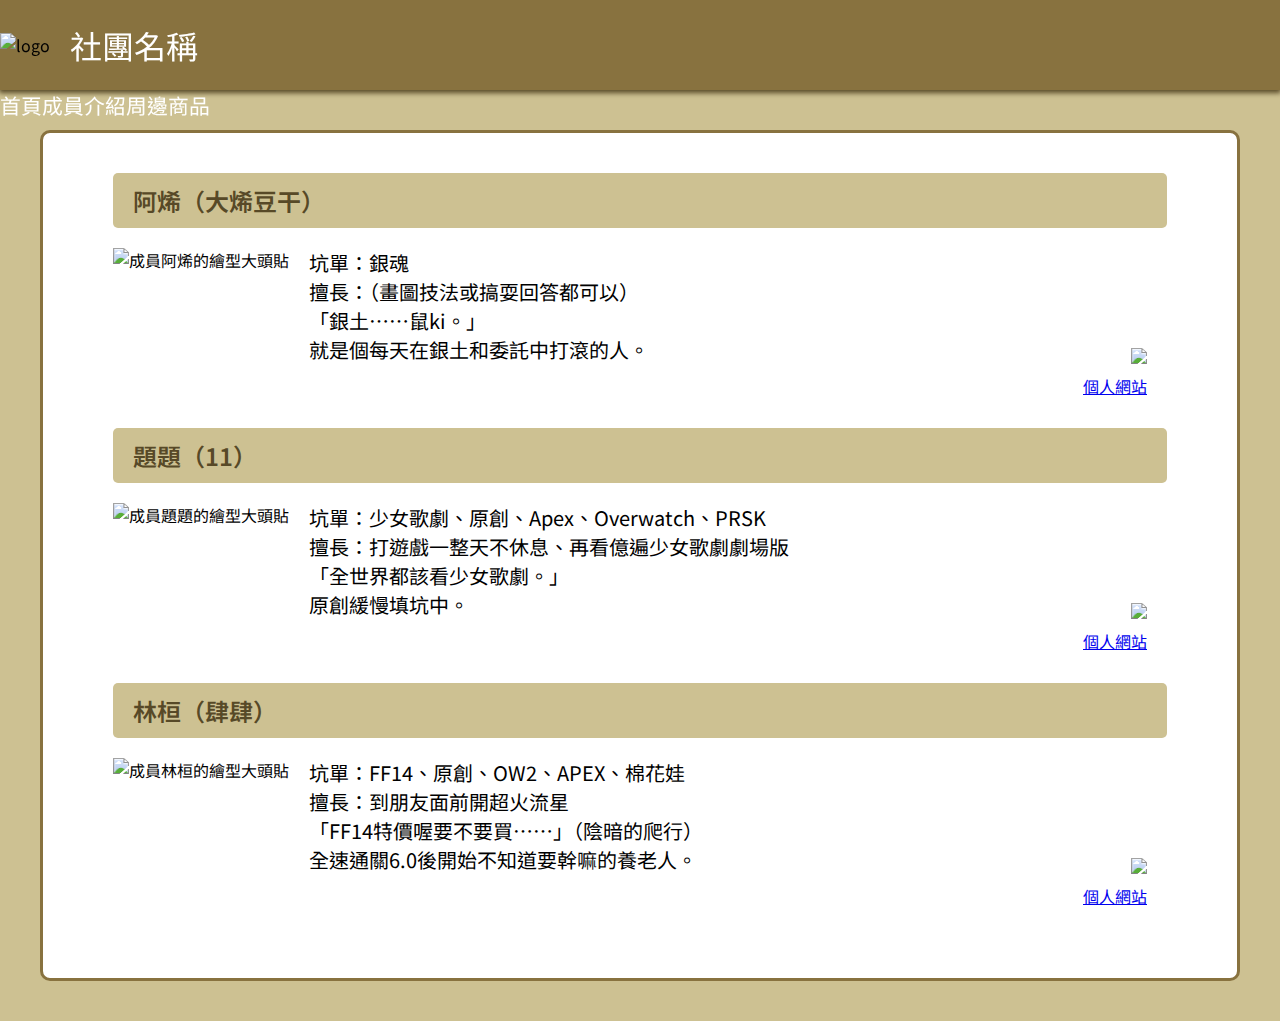
==== result/about.html @ 4bc48976 "新增網站" ====
<!doctype html>
<html lang="zh">
  <head>
    <meta charset="utf-8">
    <meta name="viewport" content="width=device-width, initial-scale=1">
    <title>社團介紹網</title>
    <link href="https://cdn.jsdelivr.net/npm/bootstrap@5.2.2/dist/css/bootstrap.min.css" rel="stylesheet" integrity="sha384-Zenh87qX5JnK2Jl0vWa8Ck2rdkQ2Bzep5IDxbcnCeuOxjzrPF/et3URy9Bv1WTRi" crossorigin="anonymous">
    <link rel="stylesheet" href="../styles/style.css">
    <link rel="stylesheet" href="../css/jquery.mobile-1.4.5.min.css">
    <link rel="preconnect" href="https://fonts.googleapis.com">
    <link rel="preconnect" href="https://fonts.gstatic.com" crossorigin>
    <link href="https://fonts.googleapis.com/css2?family=Noto+Sans+TC:wght@400;500;700&display=swap" rel="stylesheet">
    <style>
      @font-face {
        font-family: jf;
        src: url('/others/jf-openhuninn-1.1.ttf');
      }
    </style>
  </head>

  <!-- 配色網站:https://artsexperiments.withgoogle.com/artpalette/colors/b68829-95b6d6-ffd576-cdc192-574927 -->
  <body class="about">
    <header>
      <div class="container-fluid">
        <div class="row align-items-center">
          <div class="col">
            <div class="logo ">
              <img src="https://fakeimg.pl/100x70/200" alt="logo">
              <!-- <h1 class=>慶記∙水餃∙消波塊</h1>         -->
              <h1  class="">社團名稱</h1>
            </div>          
          </div>

          <div class="col ml-auto">
            <nav>
              <ul>
                <li><a href="../index.html">首頁</a></li>
                <li><a href="./about.html">成員介紹</a></li>
                <li><a href="./product.html">周邊商品</a></li>
              </ul>
            </nav>
          </div>
        </div>
      </div>
    </header>

    <main>
      <section>
        <h2 class="Name">阿烯（大烯豆干）</h2>

        <div class="imgL">
          <img src="https://fakeimg.pl/300x300/200" alt="成員阿烯的繪型大頭貼">
        <p>
          坑單：銀魂<br>
          擅長：（畫圖技法或搞耍回答都可以）<br>
          「銀土……鼠ki。」<br>
          就是個每天在銀土和委託中打滾的人。<br>
        </p>
        <img src="https://fakeimg.pl/200x200/200" class="imgR">
        </div>
        
        <p class="more"><a href="./ahi.html" target="_self">個人網站</a></p>

      </section>

      <section>
        <h2 class="Name">題題（11）</h2>

        <div class="imgL">
          <img src="https://fakeimg.pl/300x300/200" alt="成員題題的繪型大頭貼">
        <p>
          坑單：少女歌劇、原創、Apex、Overwatch、PRSK<br>
          擅長：打遊戲一整天不休息、再看億遍少女歌劇劇場版<br>
          「全世界都該看少女歌劇。」<br>
          原創緩慢填坑中。<br>
        </p>
        
        <img src="https://fakeimg.pl/200x200/200" class="imgR">
        
        </div>
        
        <p class="more"><a href="./titi.html" target="_self">個人網站</a></p>

      </section>

      <section>
        
        <h2 class="Name">林桓（肆肆）</h2>

        <div class="imgL">
          <img src="https://fakeimg.pl/300x300/200" alt="成員林桓的繪型大頭貼">
        <p>
          坑單：FF14、原創、OW2、APEX、棉花娃<br>
          擅長：到朋友面前開超火流星<br>
          「FF14特價喔要不要買……」（陰暗的爬行）<br>
          全速通關6.0後開始不知道要幹嘛的養老人。<br>
        </p>
        <img src="https://fakeimg.pl/200x200/200" class="imgR">
        </div>

        <p class="more"><a href="./sisi.html" target="_self">個人網站</a></p>

      </section>
    </main>

    <footer>

    </footer>

    <script src="https://cdn.jsdelivr.net/npm/bootstrap@5.2.2/dist/js/bootstrap.bundle.min.js" integrity="sha384-OERcA2EqjJCMA+/3y+gxIOqMEjwtxJY7qPCqsdltbNJuaOe923+mo//f6V8Qbsw3" crossorigin="anonymous"></script>
  </body>
</html>
---- styles/style.css ----
* {
  padding: 0;
  margin: 0;
  box-sizing: border-box;
  font-family: "Noto Sans TC", sans-serif;
}

body {
  position: relative;
}
body h1, body h2, body h3, body h4, body h5, body h6 {
  font-weight: normal;
}
body header {
  height: 10vh;
  overflow: visible;
  display: flex;
  flex-wrap: wrap;
  position: -webkit-sticky;
  position: sticky;
  top: 0;
  z-index: 5;
  background-color: #88723f;
  box-shadow: 0 2px 5px 1px #574927;
}
body header .logo {
  height: 10vh;
  display: flex;
  align-items: center;
}
body header .logo h1 {
  margin-left: 20px;
  color: #FFF;
}
body header nav {
  flex: 2 1 400px;
}
body header nav ul {
  display: flex;
  list-style: none;
  justify-content: space-around;
}
body header nav ul li a {
  color: #FFF;
  text-decoration: none;
  font-size: 1.3rem;
}
body header nav ul li a:hover {
  color: #cdc192;
}
body main section.backImg {
  background-image: url("https://fakeimg.pl/300x200/");
  min-height: 90vh;
  width: 100%;
  background-size: cover;
  background-position: center;
  position: relative;
  z-index: 0;
}
body main section.backImg div.title {
  background-color: rgba(0, 0, 0, 0.1);
  width: 100%;
  min-height: 90vh;
  position: absolute;
  top: 0;
  z-index: -1;
}
body main section.backImg div.title .titleImg {
  margin-top: 5%;
  z-index: 1;
}
body main section.backImg div.title .stitle {
  color: #FFF;
  z-index: 2;
  margin-top: -50px;
}
body main section.backImg div.title .stitle h3 {
  color: #FFF;
  text-shadow: 0 0 5px #574927;
}
body main section.backImg div.title .stitle div.more {
  width: 180px;
  font-size: 1.15rem;
  margin-top: 10px;
}
body main section.backImg div.title .stitle div.more a {
  background-color: #FFF;
  border-radius: 10px;
  padding: 0.75rem 1rem;
  color: #b68829;
  font-weight: 600;
  text-decoration: none;
  display: block;
}
body main section.backImg div.title .stitle div.more :hover {
  background-color: #b68829;
  color: #FFF;
}
body main section#history {
  height: 90vh;
  background-color: #cdc192;
  z-index: -1;
}
body main section#history .CWT {
  display: flex;
}
body main section#history .CWT ul {
  list-style-type: circle;
}
body main section#history .CWT .TP {
  margin: 10px 15px 10px 5px;
  font-weight: 550;
}
body main section#history .CWT .TT {
  margin: 10px 15px 10px 5px;
  font-weight: 550;
}
body main section#history .CWT .TK {
  margin: 10px 15px 10px 5px;
  font-weight: 550;
}

body.about {
  background-color: #cdc192;
}
body.about main {
  background-color: #fff;
  padding: 40px 70px;
  margin: 40px;
  border: 3px solid #88723f;
  border-radius: 10px;
}
body.about main section .Name {
  color: #574927;
  background-color: #cdc192;
  padding: 10px;
  padding-left: 20px;
  border-radius: 5px;
  font-weight: 600;
}
body.about main section .imgL {
  display: flex;
  margin-top: 20px;
  width: 100%;
  position: relative;
  flex-wrap: wrap;
}
body.about main section .imgL img {
  margin-right: 20px;
}
body.about main section .imgL p {
  align-self: center;
  font-weight: 400;
  font-size: 1.25rem;
  z-index: 1;
}
body.about main section .imgL .imgR {
  align-self: end;
  position: absolute;
  right: 0;
  z-index: 0;
}
body.about main section p.more {
  clear: both;
  margin-top: 10px;
  margin-bottom: 30px;
  text-align: right;
  margin-right: 20px;
}

body.product main section .box {
  border: #574927 1px solid;
  border-radius: 10px;
  padding: 15px;
}

/* width */
::-webkit-scrollbar {
  width: 14px;
}

/* Track */
::-webkit-scrollbar-track {
  background: #f1f1f1;
}

/* Handle */
::-webkit-scrollbar-thumb {
  background: #88723f;
}

/* Handle on hover */
::-webkit-scrollbar-thumb:hover {
  background: #574927;
}/*# sourceMappingURL=style.css.map */
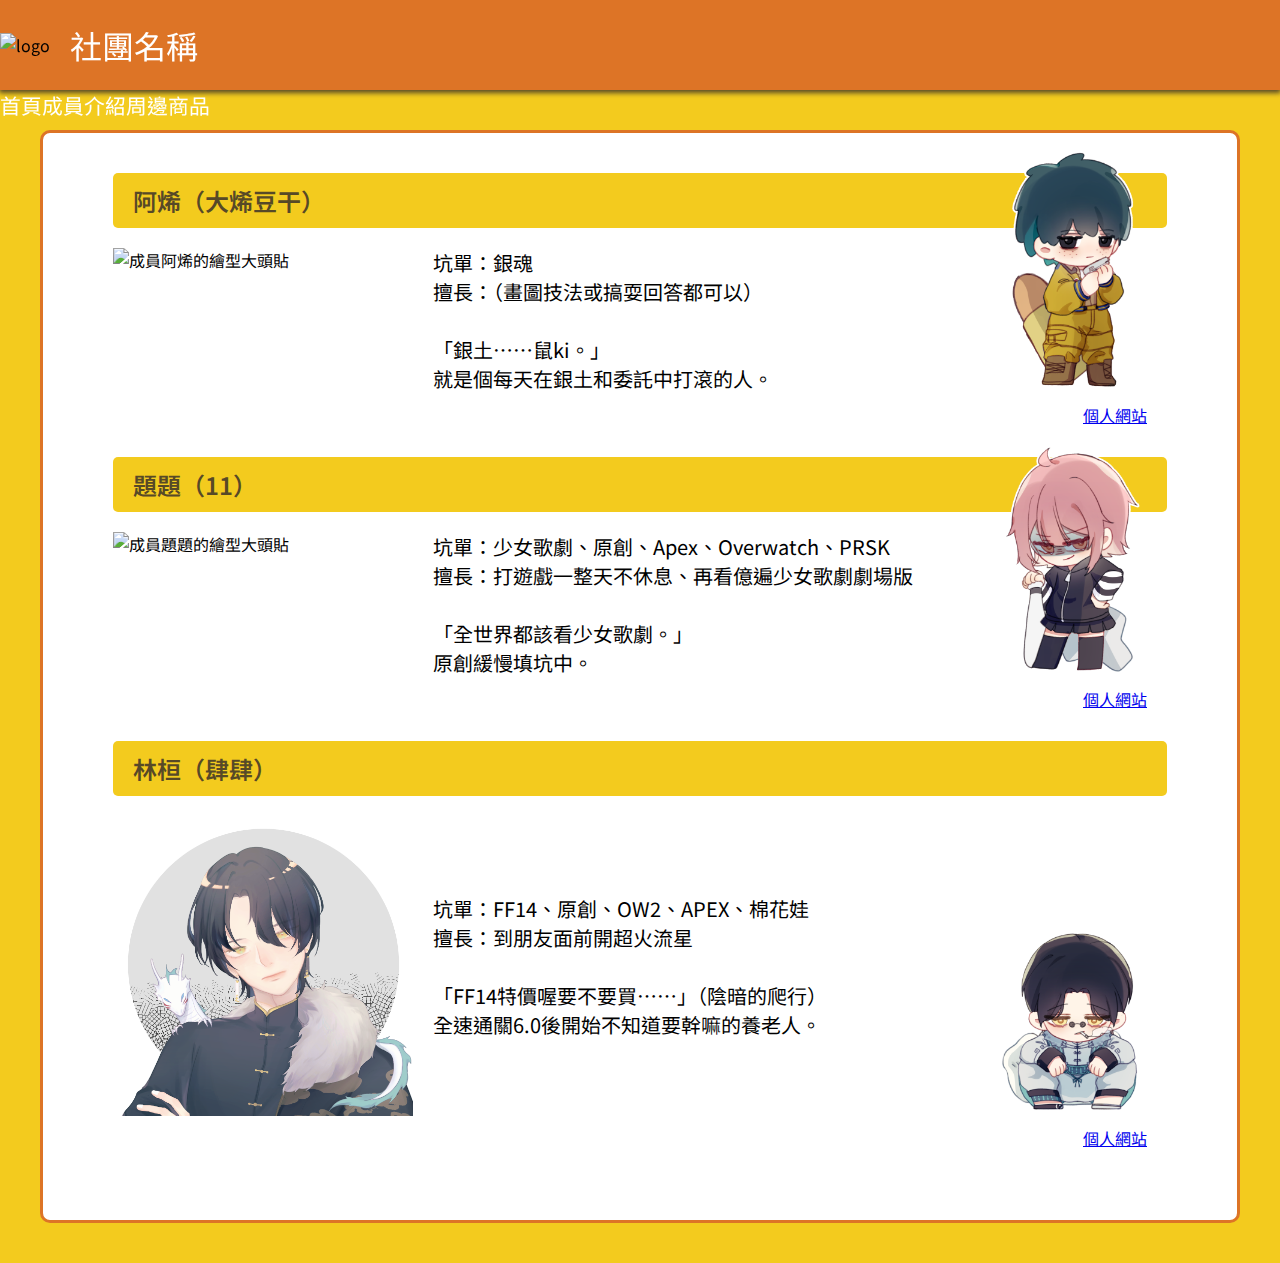
==== commit c6fc6649: "更改color、新增圖片" ====
--- a/result/about.html
+++ b/result/about.html
@@ -49,14 +49,15 @@
         <h2 class="Name">阿烯（大烯豆干）</h2>
 
         <div class="imgL">
-          <img src="https://fakeimg.pl/300x300/200" alt="成員阿烯的繪型大頭貼">
+          <img src="https://fakeimg.pl/300x300/200" width="300px" alt="成員阿烯的繪型大頭貼">
         <p>
           坑單：銀魂<br>
           擅長：（畫圖技法或搞耍回答都可以）<br>
+          <br>
           「銀土……鼠ki。」<br>
           就是個每天在銀土和委託中打滾的人。<br>
         </p>
-        <img src="https://fakeimg.pl/200x200/200" class="imgR">
+        <img src="../images/C-Q.png" width="150px" class="imgR">
         </div>
         
         <p class="more"><a href="./ahi.html" target="_self">個人網站</a></p>
@@ -67,15 +68,16 @@
         <h2 class="Name">題題（11）</h2>
 
         <div class="imgL">
-          <img src="https://fakeimg.pl/300x300/200" alt="成員題題的繪型大頭貼">
+          <img src="https://fakeimg.pl/300x300/200" width="300px" alt="成員題題的繪型大頭貼">
         <p>
           坑單：少女歌劇、原創、Apex、Overwatch、PRSK<br>
           擅長：打遊戲一整天不休息、再看億遍少女歌劇劇場版<br>
+          <br>
           「全世界都該看少女歌劇。」<br>
           原創緩慢填坑中。<br>
         </p>
         
-        <img src="https://fakeimg.pl/200x200/200" class="imgR">
+        <img src="../images/1-Q.png" width="150px" class="imgR">
         
         </div>
         
@@ -88,14 +90,15 @@
         <h2 class="Name">林桓（肆肆）</h2>
 
         <div class="imgL">
-          <img src="https://fakeimg.pl/300x300/200" alt="成員林桓的繪型大頭貼">
+          <img src="../images/44大頭貼.png" width="300px" alt="成員林桓的繪型大頭貼">
         <p>
           坑單：FF14、原創、OW2、APEX、棉花娃<br>
           擅長：到朋友面前開超火流星<br>
+          <br>
           「FF14特價喔要不要買……」（陰暗的爬行）<br>
           全速通關6.0後開始不知道要幹嘛的養老人。<br>
         </p>
-        <img src="https://fakeimg.pl/200x200/200" class="imgR">
+        <img src="../images/4-Q.png" width="150px" class="imgR">
         </div>
 
         <p class="more"><a href="./sisi.html" target="_self">個人網站</a></p>
--- a/styles/style.css
+++ b/styles/style.css
@@ -12,6 +12,7 @@
   font-weight: normal;
 }
 body header {
+  right: 0;
   height: 10vh;
   overflow: visible;
   display: flex;
@@ -20,7 +21,7 @@
   position: sticky;
   top: 0;
   z-index: 5;
-  background-color: #88723f;
+  background-color: #dd7426;
   box-shadow: 0 2px 5px 1px #574927;
 }
 body header .logo {
@@ -46,10 +47,13 @@
   font-size: 1.3rem;
 }
 body header nav ul li a:hover {
-  color: #cdc192;
+  color: #f3cb1e;
+}
+body main {
+  right: 0;
 }
 body main section.backImg {
-  background-image: url("https://fakeimg.pl/300x200/");
+  background-color: aliceblue;
   min-height: 90vh;
   width: 100%;
   background-size: cover;
@@ -98,7 +102,7 @@
 }
 body main section#history {
   height: 90vh;
-  background-color: #cdc192;
+  background-color: #f3cb1e;
   z-index: -1;
 }
 body main section#history .CWT {
@@ -121,18 +125,18 @@
 }
 
 body.about {
-  background-color: #cdc192;
+  background-color: #f3cb1e;
 }
 body.about main {
   background-color: #fff;
   padding: 40px 70px;
   margin: 40px;
-  border: 3px solid #88723f;
+  border: 3px solid #dd7426;
   border-radius: 10px;
 }
 body.about main section .Name {
   color: #574927;
-  background-color: #cdc192;
+  background-color: #f3cb1e;
   padding: 10px;
   padding-left: 20px;
   border-radius: 5px;
@@ -186,7 +190,7 @@
 
 /* Handle */
 ::-webkit-scrollbar-thumb {
-  background: #88723f;
+  background: #dd7426;
 }
 
 /* Handle on hover */
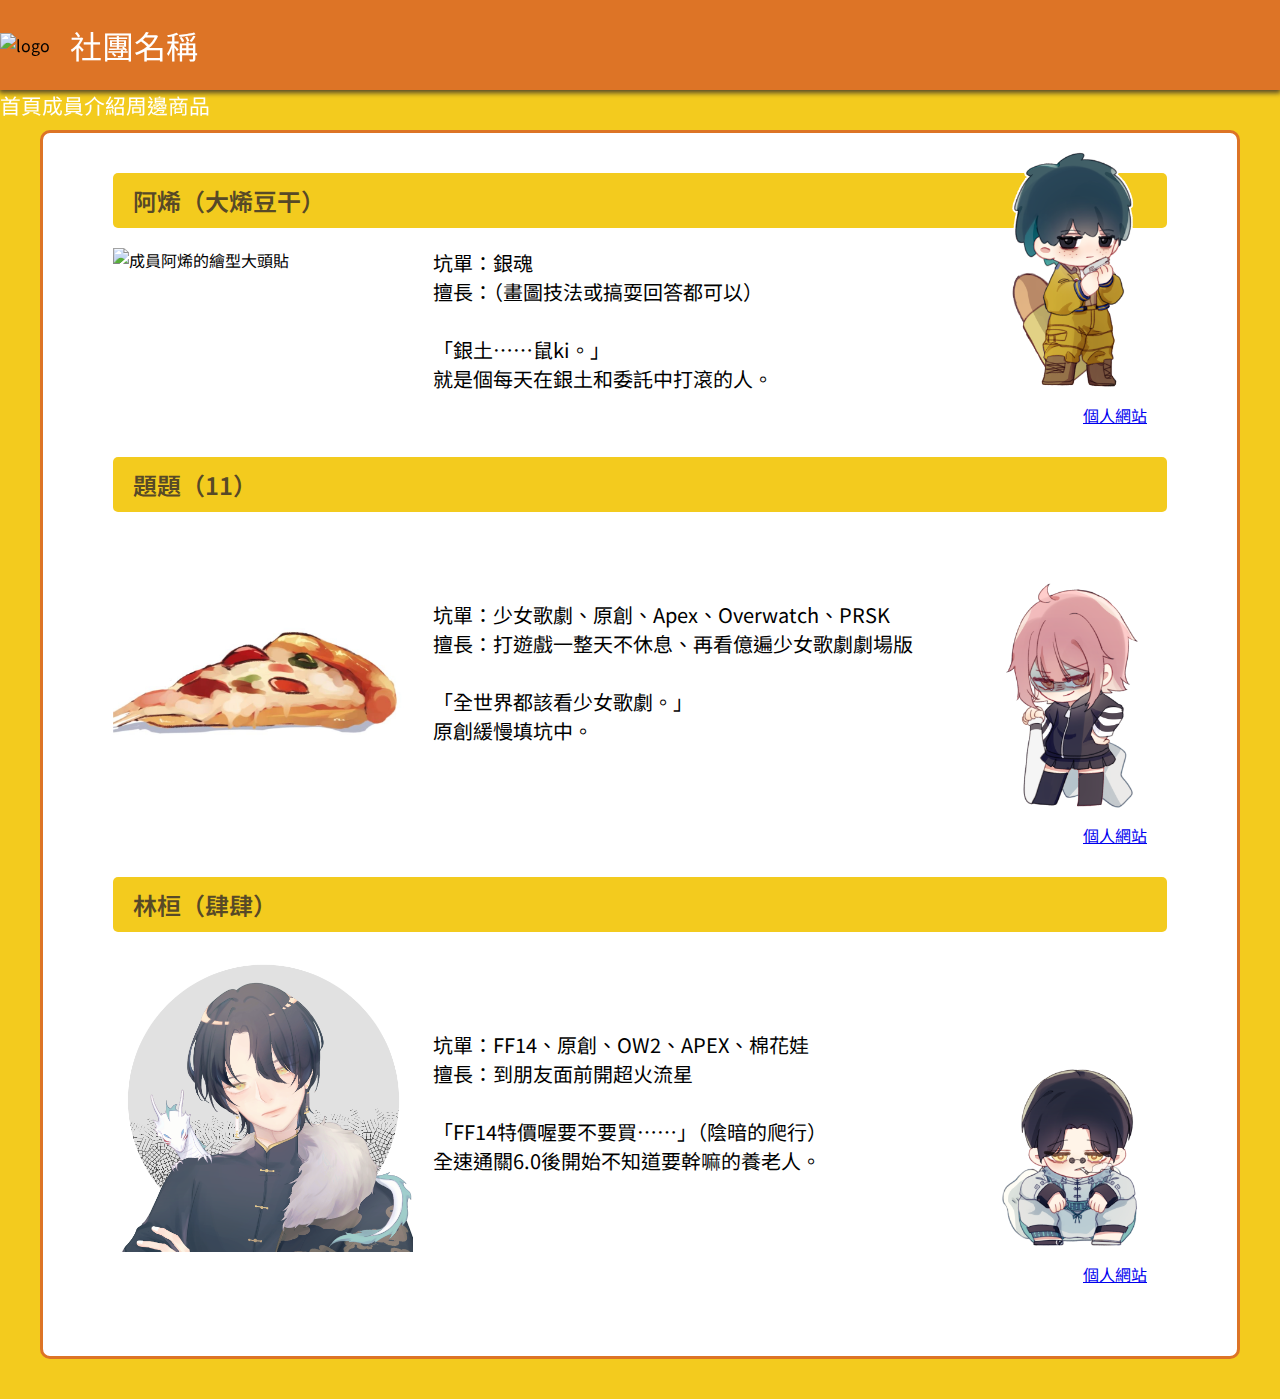
==== commit ffcc5e33: "12/26 新增11大頭貼、更新商品頁面" ====
--- a/result/about.html
+++ b/result/about.html
@@ -68,7 +68,7 @@
         <h2 class="Name">題題（11）</h2>
 
         <div class="imgL">
-          <img src="https://fakeimg.pl/300x300/200" width="300px" alt="成員題題的繪型大頭貼">
+          <img src="../images/11頭貼.jpg" width="300px" alt="成員題題的繪型大頭貼">
         <p>
           坑單：少女歌劇、原創、Apex、Overwatch、PRSK<br>
           擅長：打遊戲一整天不休息、再看億遍少女歌劇劇場版<br>
--- a/styles/style.css
+++ b/styles/style.css
@@ -174,7 +174,14 @@
 
 body.product main section .box {
   border: #574927 1px solid;
-  border-radius: 10px;
+  border-radius: 5px;
+  padding: 15px;
+  height: 420px;
+  margin-top: auto;
+}
+body.product main section .box1 {
+  border: #574927 1px solid;
+  border-radius: 5px;
   padding: 15px;
 }
 
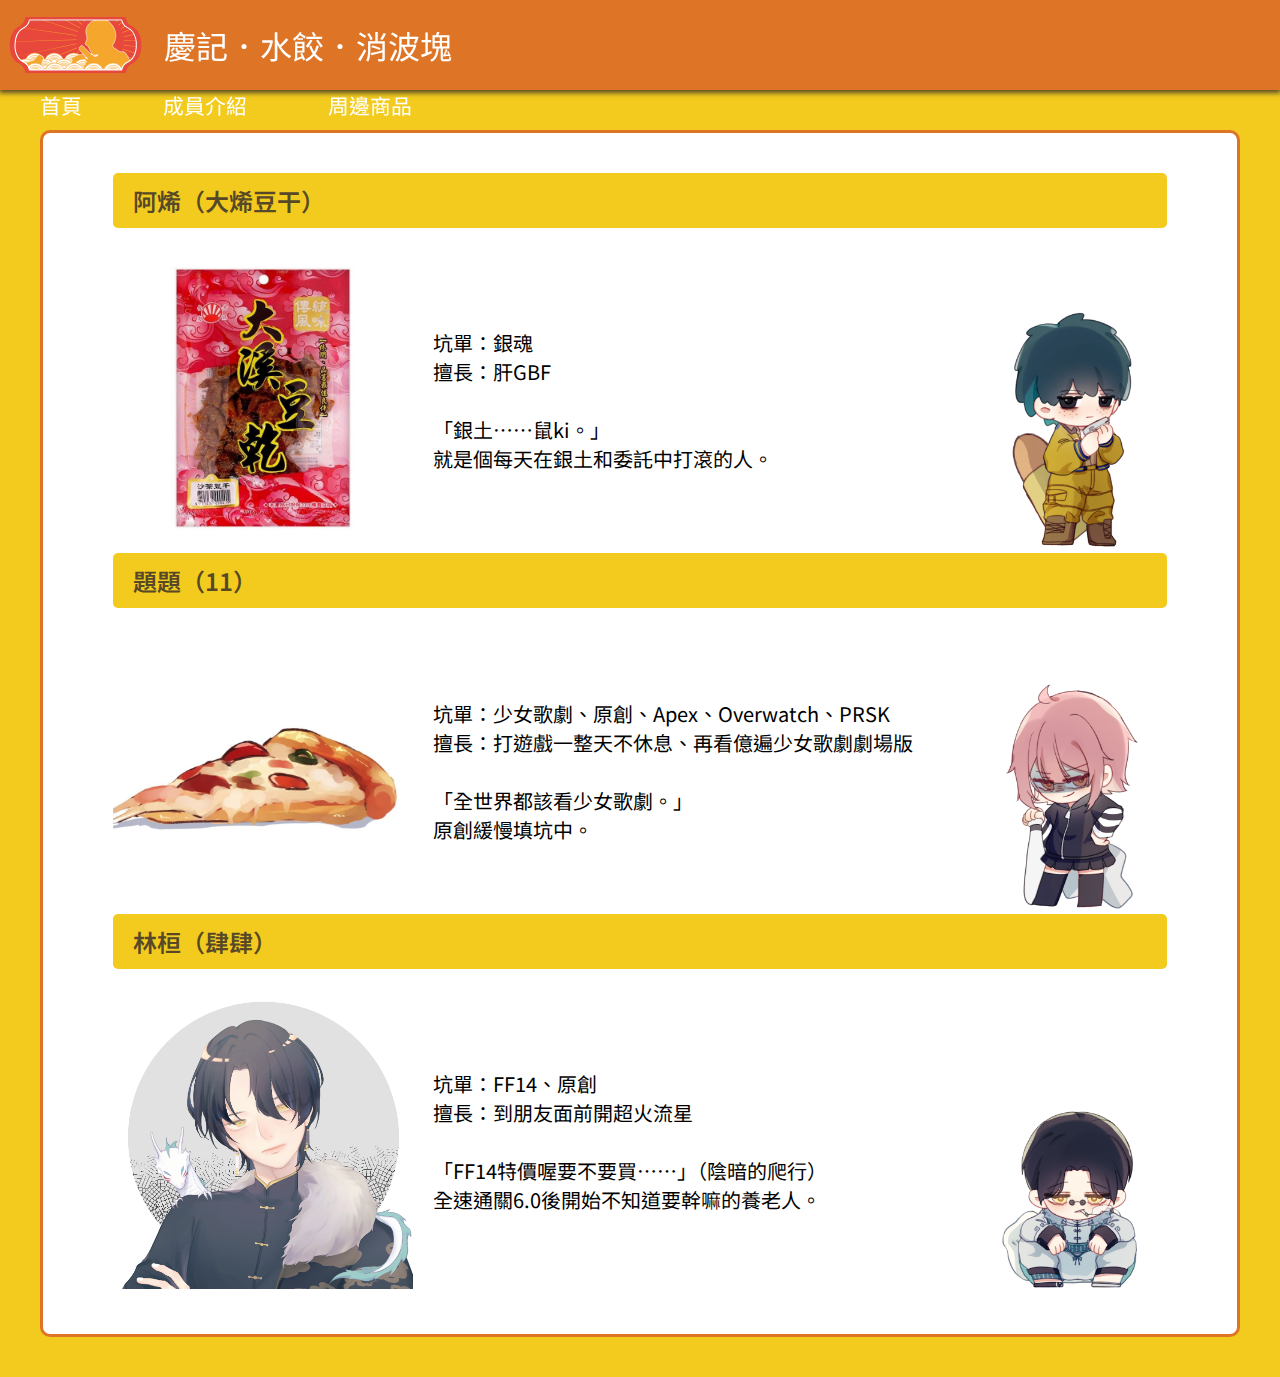
==== commit d4d05fcd: "final" ====
--- a/result/about.html
+++ b/result/about.html
@@ -25,9 +25,8 @@
         <div class="row align-items-center">
           <div class="col">
             <div class="logo ">
-              <img src="https://fakeimg.pl/100x70/200" alt="logo">
-              <!-- <h1 class=>慶記∙水餃∙消波塊</h1>         -->
-              <h1  class="">社團名稱</h1>
+              <img src="/images/LOGO(彩色)_工作區域 1.svg" height="70px" alt="logo">
+              <h1  class="">慶記．水餃．消波塊</h1>
             </div>          
           </div>
 
@@ -49,26 +48,29 @@
         <h2 class="Name">阿烯（大烯豆干）</h2>
 
         <div class="imgL">
-          <img src="https://fakeimg.pl/300x300/200" width="300px" alt="成員阿烯的繪型大頭貼">
+          <a href="https://www.plurk.com/hsixxx_" target="_blank" rel="noopener noreferrer">
+            <img src="/images/C頭貼.jpg" width="300px" alt="成員阿烯的繪型大頭貼">
+          </a>
+          
         <p>
           坑單：銀魂<br>
-          擅長：（畫圖技法或搞耍回答都可以）<br>
+          擅長：肝GBF<br>
           <br>
           「銀土……鼠ki。」<br>
           就是個每天在銀土和委託中打滾的人。<br>
         </p>
         <img src="../images/C-Q.png" width="150px" class="imgR">
         </div>
-        
-        <p class="more"><a href="./ahi.html" target="_self">個人網站</a></p>
-
       </section>
 
       <section>
         <h2 class="Name">題題（11）</h2>
 
         <div class="imgL">
-          <img src="../images/11頭貼.jpg" width="300px" alt="成員題題的繪型大頭貼">
+          <a href="https://www.facebook.com/tibi.yi.5" target="_blank" rel="noopener noreferrer">
+            <img src="../images/11頭貼.jpg" width="300px" alt="成員題題的繪型大頭貼">
+          </a>
+          
         <p>
           坑單：少女歌劇、原創、Apex、Overwatch、PRSK<br>
           擅長：打遊戲一整天不休息、再看億遍少女歌劇劇場版<br>
@@ -78,10 +80,7 @@
         </p>
         
         <img src="../images/1-Q.png" width="150px" class="imgR">
-        
         </div>
-        
-        <p class="more"><a href="./titi.html" target="_self">個人網站</a></p>
 
       </section>
 
@@ -90,9 +89,10 @@
         <h2 class="Name">林桓（肆肆）</h2>
 
         <div class="imgL">
-          <img src="../images/44大頭貼.png" width="300px" alt="成員林桓的繪型大頭貼">
+          <a href="https://www.plurk.com/Seasakura" target="_blank"><img src="../images/44大頭貼.png" width="300px" alt="成員林桓的繪型大頭貼"></a>
+          
         <p>
-          坑單：FF14、原創、OW2、APEX、棉花娃<br>
+          坑單：FF14、原創<br>
           擅長：到朋友面前開超火流星<br>
           <br>
           「FF14特價喔要不要買……」（陰暗的爬行）<br>
@@ -101,7 +101,7 @@
         <img src="../images/4-Q.png" width="150px" class="imgR">
         </div>
 
-        <p class="more"><a href="./sisi.html" target="_self">個人網站</a></p>
+        <!-- <p class="more"><a href="./sisi.html" target="_self">個人網站</a></p> -->
 
       </section>
     </main>
--- a/styles/style.css
+++ b/styles/style.css
@@ -1,3 +1,4 @@
+@charset "UTF-8";
 * {
   padding: 0;
   margin: 0;
@@ -53,7 +54,7 @@
   right: 0;
 }
 body main section.backImg {
-  background-color: aliceblue;
+  background-image: url(/images/LOGO\(彩色\)_工作區域\ 1.svg);
   min-height: 90vh;
   width: 100%;
   background-size: cover;
